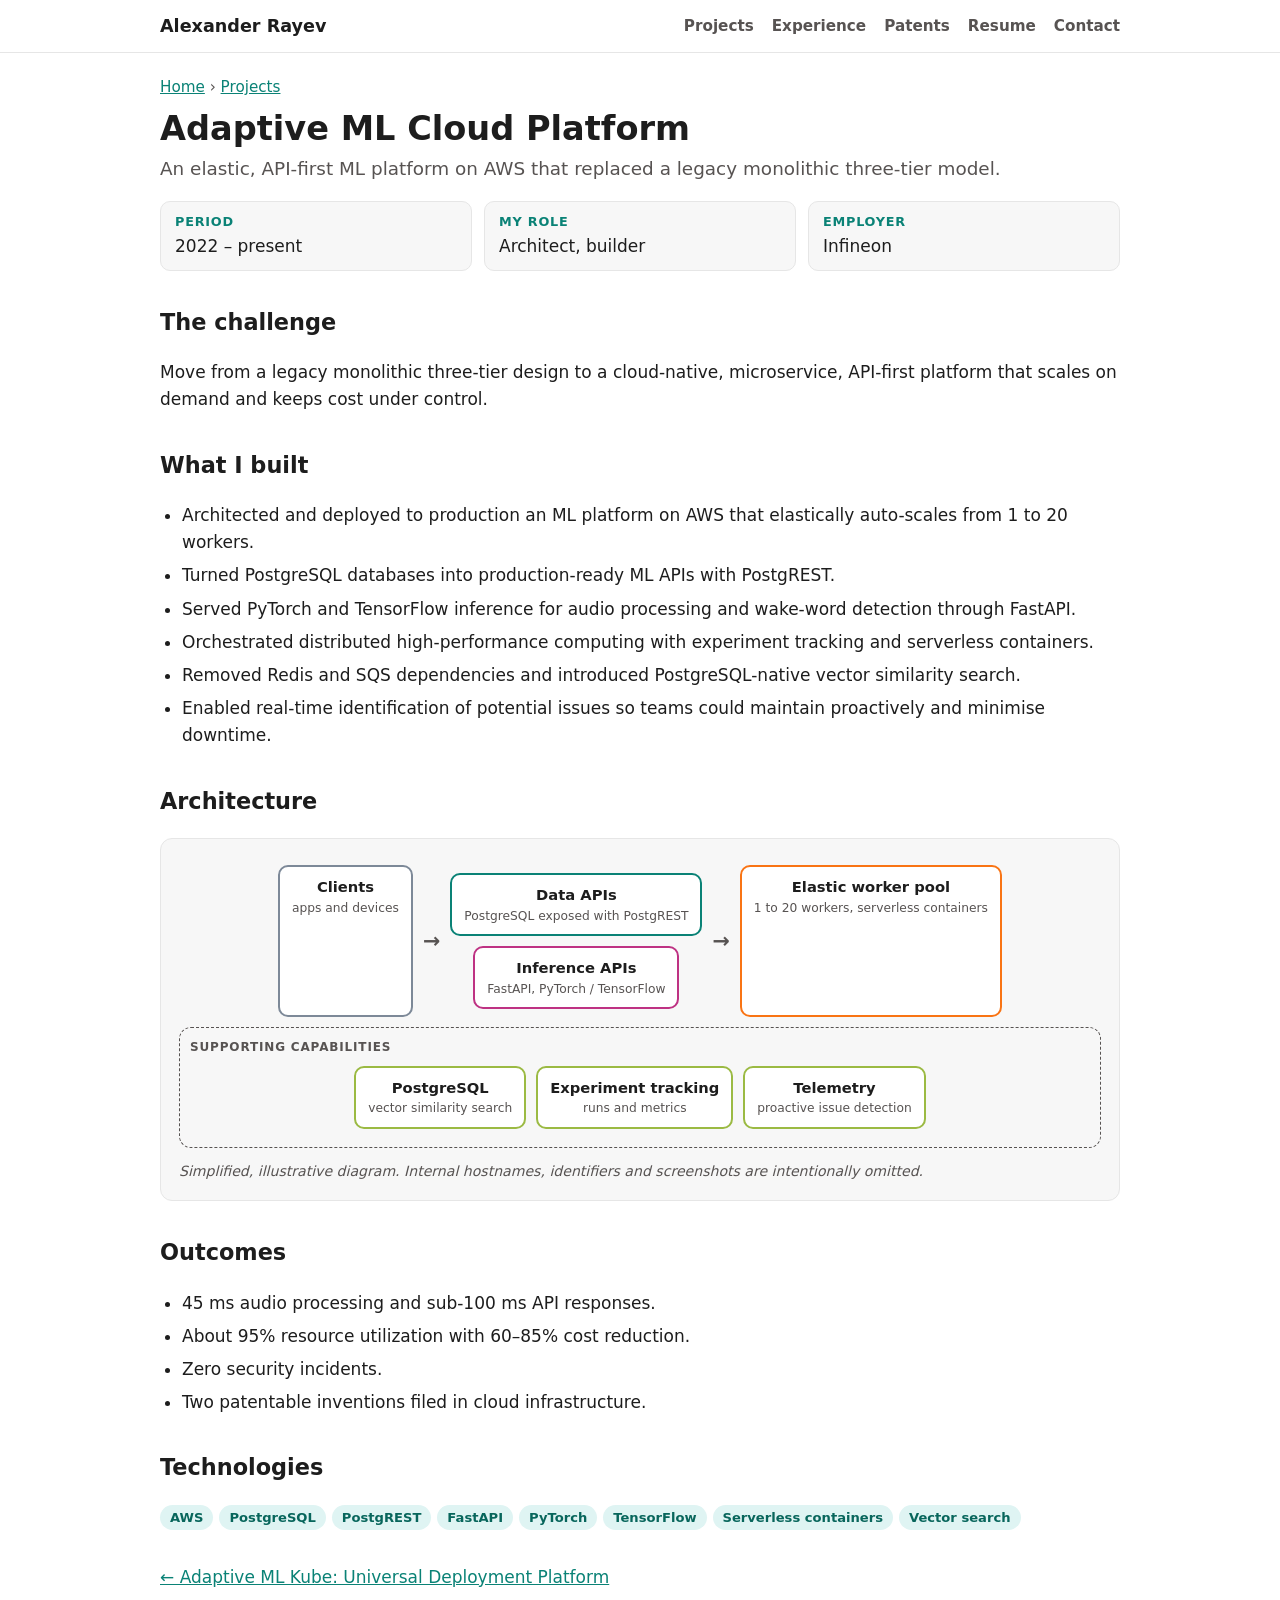
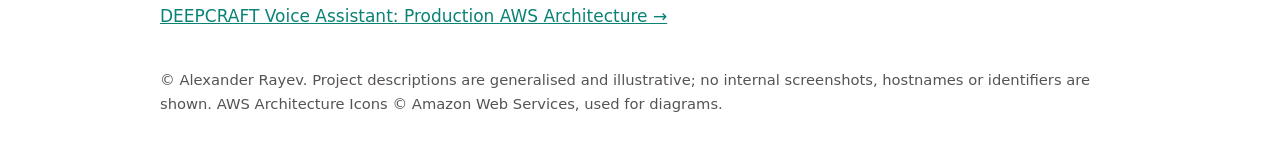
==== projects/adaptive-ml-cloud.html @ 8e183b87 "Initial portfolio site: case studies, resume and README Co-authored-by: Copilot <223556219+Copilot@u" ====
<!doctype html>
<html lang="en"><head><meta charset="utf-8"><meta name="viewport" content="width=device-width,initial-scale=1">
<title>Adaptive ML Cloud Platform | Alexander Rayev</title><meta name="description" content="An elastic, API-first ML platform on AWS that replaced a legacy monolithic three-tier model.">
<link rel="stylesheet" href="../assets/style.css"></head>
<body><header class="site"><div class="wrap"><a class="brand" href="../index.html">Alexander Rayev</a><nav aria-label="Main"><a href="../index.html#projects">Projects</a><a href="../index.html#experience">Experience</a><a href="../index.html#patents">Patents</a><a href="../docs/Alexander-Rayev-Resume.pdf">Resume</a><a href="../index.html#contact">Contact</a></nav></div></header>
<div class="wrap page"><div class="crumbs"><a href="../index.html">Home</a> &rsaquo; <a href="../index.html#projects">Projects</a></div>
<h1>Adaptive ML Cloud Platform</h1><p class="tag">An elastic, API-first ML platform on AWS that replaced a legacy monolithic three-tier model.</p>
<div class="meta"><div><b>Period</b>2022 – present</div><div><b>My role</b>Architect, builder</div><div><b>Employer</b>Infineon</div></div>
<h2>The challenge</h2><p>Move from a legacy monolithic three-tier design to a cloud-native, microservice, API-first platform that scales on demand and keeps cost under control.</p>
<h2>What I built</h2><ul><li>Architected and deployed to production an ML platform on AWS that elastically auto-scales from 1 to 20 workers.</li><li>Turned PostgreSQL databases into production-ready ML APIs with PostgREST.</li><li>Served PyTorch and TensorFlow inference for audio processing and wake-word detection through FastAPI.</li><li>Orchestrated distributed high-performance computing with experiment tracking and serverless containers.</li><li>Removed Redis and SQS dependencies and introduced PostgreSQL-native vector similarity search.</li><li>Enabled real-time identification of potential issues so teams could maintain proactively and minimise downtime.</li></ul>
<h2>Architecture</h2><figure class="diagram" aria-label="Simplified architecture diagram"><div class="flow"><div class="box g"><b>Clients</b><small>apps and devices</small></div><div class="arr" aria-hidden="true">&rarr;</div><div class="flow col"><div class="box a"><b>Data APIs</b><small>PostgreSQL exposed with PostgREST</small></div><div class="box b"><b>Inference APIs</b><small>FastAPI, PyTorch / TensorFlow</small></div></div><div class="arr" aria-hidden="true">&rarr;</div><div class="box c"><b>Elastic worker pool</b><small>1 to 20 workers, serverless containers</small></div></div><div class="lane"><div class="lbl">Supporting capabilities</div><div class="flow"><div class="box d"><b>PostgreSQL</b><small>vector similarity search</small></div><div class="box d"><b>Experiment tracking</b><small>runs and metrics</small></div><div class="box d"><b>Telemetry</b><small>proactive issue detection</small></div></div></div><figcaption>Simplified, illustrative diagram. Internal hostnames, identifiers and screenshots are intentionally omitted.</figcaption></figure>
<h2>Outcomes</h2><ul><li>45 ms audio processing and sub-100 ms API responses.</li><li>About 95% resource utilization with 60–85% cost reduction.</li><li>Zero security incidents.</li><li>Two patentable inventions filed in cloud infrastructure.</li></ul>
<h2>Technologies</h2><div class="chips"><span class="chip">AWS</span><span class="chip">PostgreSQL</span><span class="chip">PostgREST</span><span class="chip">FastAPI</span><span class="chip">PyTorch</span><span class="chip">TensorFlow</span><span class="chip">Serverless containers</span><span class="chip">Vector search</span></div>
<div class="pn"><a href="adaptive-ml-kube.html">&larr; Adaptive ML Kube: Universal Deployment Platform</a><a href="deepcraft-voice-assistant.html">DEEPCRAFT Voice Assistant: Production AWS Architecture &rarr;</a></div></div>
<footer><div class="wrap">&copy; Alexander Rayev. Project descriptions are generalised and illustrative; no internal screenshots, hostnames or identifiers are shown.
 AWS Architecture Icons &copy; Amazon Web Services, used for diagrams.</div></footer></body></html>
---- assets/style.css ----
:root{--bg:#fff;--fg:#1d1d1d;--muted:#575352;--accent:#0a8276;--accent2:#9bba43;--card:#f7f7f7;--line:#e6e6e6;--chip:#dff4f3;--chipfg:#08665c}
@media (prefers-color-scheme:dark){:root{--bg:#10171a;--fg:#e8eceb;--muted:#a7b2b0;--accent:#35c2b3;--accent2:#b7d36a;--card:#172226;--line:#24343a;--chip:#18363a;--chipfg:#8fe0d5}}
*{box-sizing:border-box}html{scroll-behavior:smooth}
body{margin:0;font-family:"Source Sans 3","Segoe UI",system-ui,-apple-system,Roboto,Arial,sans-serif;background:var(--bg);color:var(--fg);line-height:1.6;font-size:17px}
a{color:var(--accent)}a:hover{text-decoration:none}
.wrap{max-width:1000px;margin:0 auto;padding:0 20px}
header.site{position:sticky;top:0;background:var(--bg);border-bottom:1px solid var(--line);z-index:10}
header.site .wrap{display:flex;align-items:center;justify-content:space-between;gap:16px;flex-wrap:wrap;padding-top:12px;padding-bottom:12px}
header.site .brand{font-weight:700;color:var(--fg);text-decoration:none;font-size:1.1rem}
nav a{margin-left:18px;text-decoration:none;color:var(--muted);font-weight:600;font-size:.95rem}nav a:hover{color:var(--accent)}
.hero{padding:56px 0 28px;border-bottom:4px solid var(--accent2)}
.hero h1{font-size:2.6rem;margin:0 0 4px;line-height:1.15}
.hero .role{font-size:1.25rem;color:var(--accent);font-weight:700;margin:0 0 14px}
.hero p.lead{max-width:760px;color:var(--muted);font-size:1.1rem;margin:0 0 22px}
.btns{display:flex;gap:12px;flex-wrap:wrap}
.btn{display:inline-block;padding:10px 18px;border-radius:8px;border:2px solid var(--accent);text-decoration:none;font-weight:700}
.btn.primary{background:var(--accent);color:#fff}.btn.secondary{color:var(--accent)}
section{padding:40px 0;border-bottom:1px solid var(--line)}
section h2{font-size:1.7rem;margin:0 0 6px}section .sub{color:var(--muted);margin:0 0 22px}
.stats{display:grid;grid-template-columns:repeat(auto-fit,minmax(170px,1fr));gap:14px}
.stat{background:var(--card);border:1px solid var(--line);border-radius:12px;padding:16px}
.stat b{display:block;font-size:1.7rem;color:var(--accent);line-height:1.1}.stat span{color:var(--muted);font-size:.92rem}
.cards{display:grid;grid-template-columns:repeat(auto-fit,minmax(290px,1fr));gap:16px}
.card{background:var(--card);border:1px solid var(--line);border-radius:12px;padding:18px;display:flex;flex-direction:column}
.card h3{margin:0 0 6px;font-size:1.15rem}.card p{margin:0 0 12px;color:var(--muted)}
.card a.more{margin-top:auto;font-weight:700;text-decoration:none}
.chips{display:flex;flex-wrap:wrap;gap:6px;margin:8px 0 12px}
.chip{background:var(--chip);color:var(--chipfg);border-radius:999px;padding:2px 10px;font-size:.82rem;font-weight:600}
.skills{display:grid;grid-template-columns:repeat(auto-fit,minmax(240px,1fr));gap:14px}
.skills div{background:var(--card);border:1px solid var(--line);border-radius:12px;padding:14px}.skills h3{margin:0 0 6px;font-size:1rem;color:var(--accent)}
.tl{border-left:3px solid var(--accent2);padding-left:20px;margin-left:6px}
.tl .job{margin-bottom:24px;position:relative}.tl .job:before{content:"";position:absolute;left:-29px;top:7px;width:13px;height:13px;border-radius:50%;background:var(--accent);border:3px solid var(--bg)}
.tl h3{margin:0}.tl .when{color:var(--muted);font-size:.95rem;margin:0 0 6px}.tl ul{margin:6px 0 0 18px;padding:0}
footer{padding:28px 0;color:var(--muted);font-size:.92rem}
.crumbs{padding:22px 0 0;color:var(--muted);font-size:.95rem}
.meta{display:grid;grid-template-columns:repeat(auto-fit,minmax(200px,1fr));gap:12px;margin:18px 0}
.meta div{background:var(--card);border:1px solid var(--line);border-radius:10px;padding:10px 14px}.meta b{display:block;color:var(--accent);font-size:.8rem;text-transform:uppercase;letter-spacing:.06em}
.page h1{font-size:2.1rem;margin:10px 0 4px;line-height:1.2}.page .tag{color:var(--muted);font-size:1.15rem;margin:0}
.page h2{margin-top:34px;font-size:1.4rem}
.page ul{padding-left:22px}.page li{margin-bottom:6px}
.diagram{background:var(--card);border:1px solid var(--line);border-radius:12px;padding:18px;margin:14px 0}
.diagram figcaption{color:var(--muted);font-size:.88rem;margin-top:12px;font-style:italic}
.flow{display:flex;align-items:stretch;gap:10px;flex-wrap:wrap;justify-content:center;margin:8px 0}
.flow.col{flex-direction:column;align-items:center}
.box{border:2px solid var(--accent);border-radius:10px;padding:8px 12px;background:var(--bg);text-align:center;min-width:130px;font-size:.92rem}
.box b{display:block}.box small{color:var(--muted);display:block}
.box.a{border-color:var(--accent)}.box.b{border-color:#be3283}.box.c{border-color:#f97414}.box.d{border-color:var(--accent2)}.box.g{border-color:#7d8998}
.arr{align-self:center;color:var(--muted);font-weight:700;font-size:1.3rem}
.lane{border:1px dashed var(--muted);border-radius:12px;padding:10px;margin:10px 0}
.lane>.lbl{font-size:.75rem;font-weight:700;text-transform:uppercase;letter-spacing:.07em;color:var(--muted);margin-bottom:6px}
.ic{display:flex;flex-direction:column;align-items:center;gap:4px;min-width:96px;text-align:center;font-size:.85rem}.ic img{width:52px;height:52px}.ic span{font-weight:600}.ic small{color:var(--muted);font-size:.75rem}
.two{display:grid;grid-template-columns:1fr 1fr;gap:14px}
@media (max-width:700px){.two{grid-template-columns:1fr}.hero h1{font-size:2.1rem}.arr{transform:rotate(90deg)}nav a{margin-left:12px}}
.pn{display:flex;justify-content:space-between;gap:12px;margin:34px 0 10px;flex-wrap:wrap}
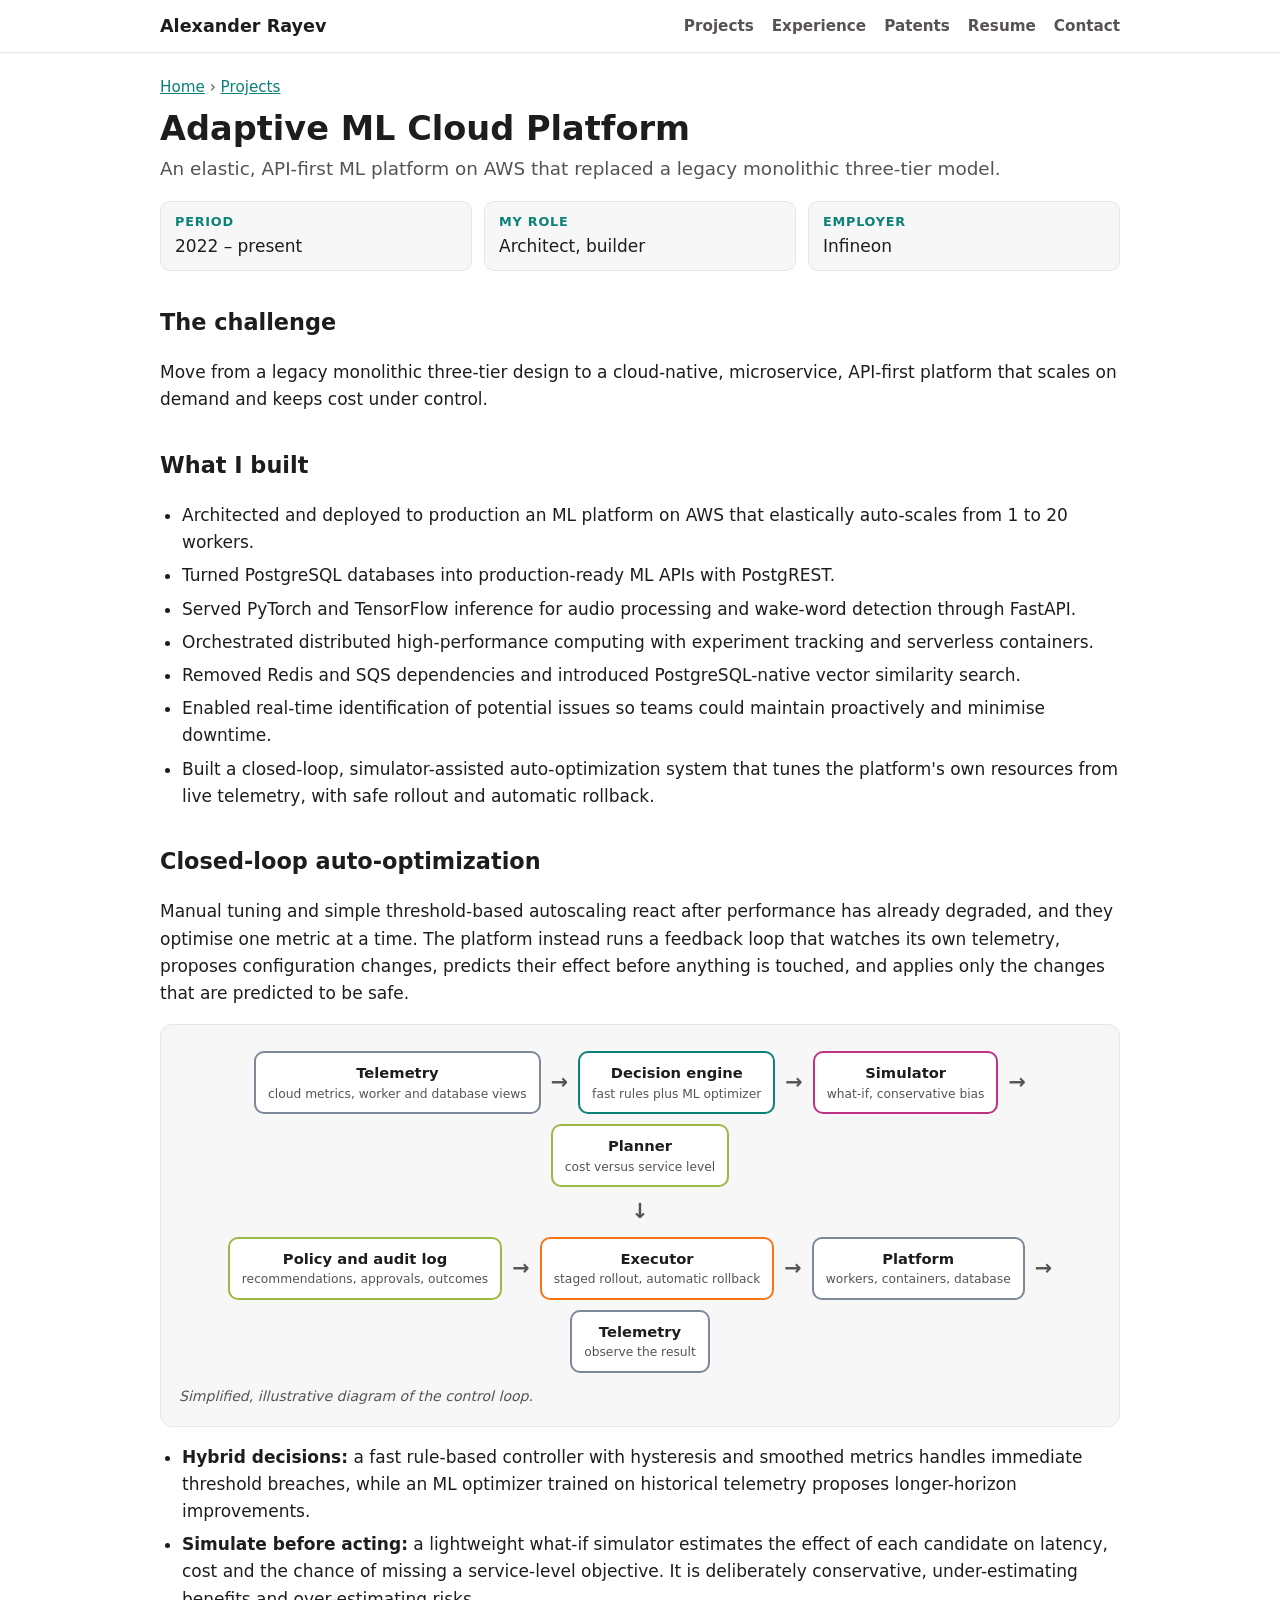
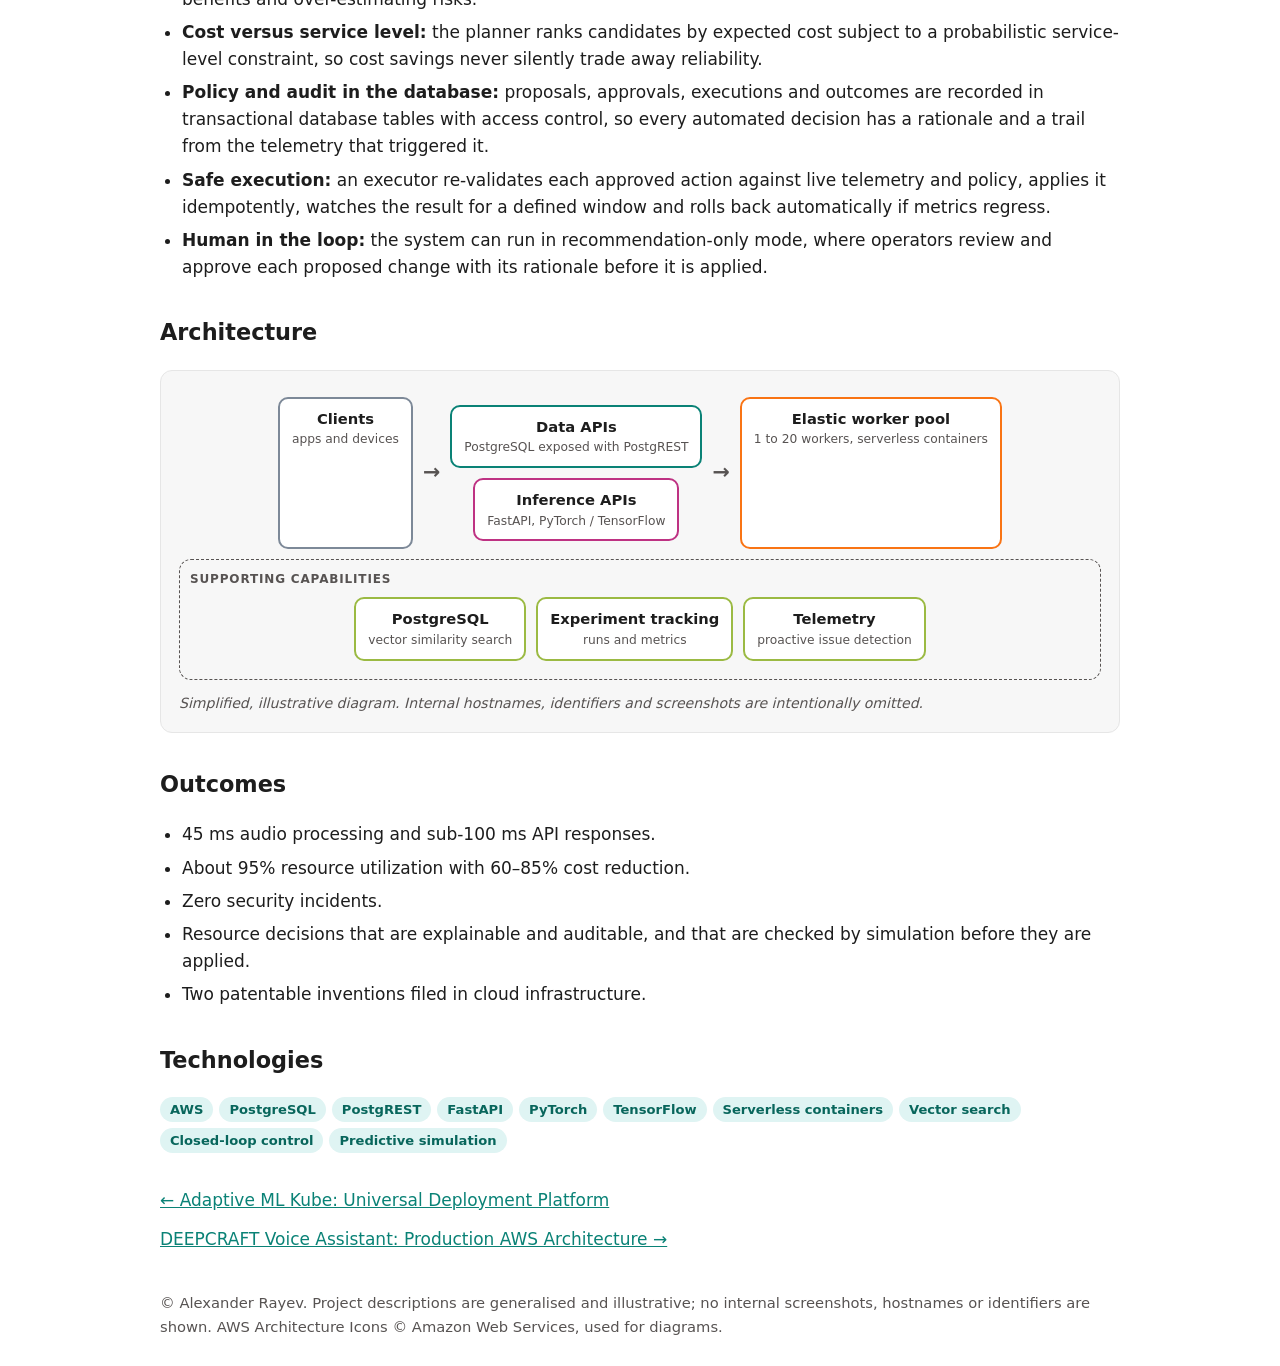
==== commit 5d118416: "Adaptive ML Cloud: add closed-loop auto-optimization section Co-authored-by: Copilot <223556219+Copi" ====
--- a/projects/adaptive-ml-cloud.html
+++ b/projects/adaptive-ml-cloud.html
@@ -7,10 +7,13 @@
 <h1>Adaptive ML Cloud Platform</h1><p class="tag">An elastic, API-first ML platform on AWS that replaced a legacy monolithic three-tier model.</p>
 <div class="meta"><div><b>Period</b>2022 – present</div><div><b>My role</b>Architect, builder</div><div><b>Employer</b>Infineon</div></div>
 <h2>The challenge</h2><p>Move from a legacy monolithic three-tier design to a cloud-native, microservice, API-first platform that scales on demand and keeps cost under control.</p>
-<h2>What I built</h2><ul><li>Architected and deployed to production an ML platform on AWS that elastically auto-scales from 1 to 20 workers.</li><li>Turned PostgreSQL databases into production-ready ML APIs with PostgREST.</li><li>Served PyTorch and TensorFlow inference for audio processing and wake-word detection through FastAPI.</li><li>Orchestrated distributed high-performance computing with experiment tracking and serverless containers.</li><li>Removed Redis and SQS dependencies and introduced PostgreSQL-native vector similarity search.</li><li>Enabled real-time identification of potential issues so teams could maintain proactively and minimise downtime.</li></ul>
+<h2>What I built</h2><ul><li>Architected and deployed to production an ML platform on AWS that elastically auto-scales from 1 to 20 workers.</li><li>Turned PostgreSQL databases into production-ready ML APIs with PostgREST.</li><li>Served PyTorch and TensorFlow inference for audio processing and wake-word detection through FastAPI.</li><li>Orchestrated distributed high-performance computing with experiment tracking and serverless containers.</li><li>Removed Redis and SQS dependencies and introduced PostgreSQL-native vector similarity search.</li><li>Enabled real-time identification of potential issues so teams could maintain proactively and minimise downtime.</li><li>Built a closed-loop, simulator-assisted auto-optimization system that tunes the platform's own resources from live telemetry, with safe rollout and automatic rollback.</li></ul>
+<h2>Closed-loop auto-optimization</h2><p>Manual tuning and simple threshold-based autoscaling react after performance has already degraded, and they optimise one metric at a time. The platform instead runs a feedback loop that watches its own telemetry, proposes configuration changes, predicts their effect before anything is touched, and applies only the changes that are predicted to be safe.</p>
+<figure class="diagram" aria-label="Simplified closed-loop control diagram"><div class="flow"><div class="box g"><b>Telemetry</b><small>cloud metrics, worker and database views</small></div><div class="arr" aria-hidden="true">&rarr;</div><div class="box a"><b>Decision engine</b><small>fast rules plus ML optimizer</small></div><div class="arr" aria-hidden="true">&rarr;</div><div class="box b"><b>Simulator</b><small>what-if, conservative bias</small></div><div class="arr" aria-hidden="true">&rarr;</div><div class="box d"><b>Planner</b><small>cost versus service level</small></div></div><div class="flow"><div class="arr" aria-hidden="true">&darr;</div></div><div class="flow"><div class="box d"><b>Policy and audit log</b><small>recommendations, approvals, outcomes</small></div><div class="arr" aria-hidden="true">&rarr;</div><div class="box c"><b>Executor</b><small>staged rollout, automatic rollback</small></div><div class="arr" aria-hidden="true">&rarr;</div><div class="box g"><b>Platform</b><small>workers, containers, database</small></div><div class="arr" aria-hidden="true">&rarr;</div><div class="box g"><b>Telemetry</b><small>observe the result</small></div></div><figcaption>Simplified, illustrative diagram of the control loop.</figcaption></figure>
+<ul><li><b>Hybrid decisions:</b> a fast rule-based controller with hysteresis and smoothed metrics handles immediate threshold breaches, while an ML optimizer trained on historical telemetry proposes longer-horizon improvements.</li><li><b>Simulate before acting:</b> a lightweight what-if simulator estimates the effect of each candidate on latency, cost and the chance of missing a service-level objective. It is deliberately conservative, under-estimating benefits and over-estimating risks.</li><li><b>Cost versus service level:</b> the planner ranks candidates by expected cost subject to a probabilistic service-level constraint, so cost savings never silently trade away reliability.</li><li><b>Policy and audit in the database:</b> proposals, approvals, executions and outcomes are recorded in transactional database tables with access control, so every automated decision has a rationale and a trail from the telemetry that triggered it.</li><li><b>Safe execution:</b> an executor re-validates each approved action against live telemetry and policy, applies it idempotently, watches the result for a defined window and rolls back automatically if metrics regress.</li><li><b>Human in the loop:</b> the system can run in recommendation-only mode, where operators review and approve each proposed change with its rationale before it is applied.</li></ul>
 <h2>Architecture</h2><figure class="diagram" aria-label="Simplified architecture diagram"><div class="flow"><div class="box g"><b>Clients</b><small>apps and devices</small></div><div class="arr" aria-hidden="true">&rarr;</div><div class="flow col"><div class="box a"><b>Data APIs</b><small>PostgreSQL exposed with PostgREST</small></div><div class="box b"><b>Inference APIs</b><small>FastAPI, PyTorch / TensorFlow</small></div></div><div class="arr" aria-hidden="true">&rarr;</div><div class="box c"><b>Elastic worker pool</b><small>1 to 20 workers, serverless containers</small></div></div><div class="lane"><div class="lbl">Supporting capabilities</div><div class="flow"><div class="box d"><b>PostgreSQL</b><small>vector similarity search</small></div><div class="box d"><b>Experiment tracking</b><small>runs and metrics</small></div><div class="box d"><b>Telemetry</b><small>proactive issue detection</small></div></div></div><figcaption>Simplified, illustrative diagram. Internal hostnames, identifiers and screenshots are intentionally omitted.</figcaption></figure>
-<h2>Outcomes</h2><ul><li>45 ms audio processing and sub-100 ms API responses.</li><li>About 95% resource utilization with 60–85% cost reduction.</li><li>Zero security incidents.</li><li>Two patentable inventions filed in cloud infrastructure.</li></ul>
-<h2>Technologies</h2><div class="chips"><span class="chip">AWS</span><span class="chip">PostgreSQL</span><span class="chip">PostgREST</span><span class="chip">FastAPI</span><span class="chip">PyTorch</span><span class="chip">TensorFlow</span><span class="chip">Serverless containers</span><span class="chip">Vector search</span></div>
+<h2>Outcomes</h2><ul><li>45 ms audio processing and sub-100 ms API responses.</li><li>About 95% resource utilization with 60–85% cost reduction.</li><li>Zero security incidents.</li><li>Resource decisions that are explainable and auditable, and that are checked by simulation before they are applied.</li><li>Two patentable inventions filed in cloud infrastructure.</li></ul>
+<h2>Technologies</h2><div class="chips"><span class="chip">AWS</span><span class="chip">PostgreSQL</span><span class="chip">PostgREST</span><span class="chip">FastAPI</span><span class="chip">PyTorch</span><span class="chip">TensorFlow</span><span class="chip">Serverless containers</span><span class="chip">Vector search</span><span class="chip">Closed-loop control</span><span class="chip">Predictive simulation</span></div>
 <div class="pn"><a href="adaptive-ml-kube.html">&larr; Adaptive ML Kube: Universal Deployment Platform</a><a href="deepcraft-voice-assistant.html">DEEPCRAFT Voice Assistant: Production AWS Architecture &rarr;</a></div></div>
 <footer><div class="wrap">&copy; Alexander Rayev. Project descriptions are generalised and illustrative; no internal screenshots, hostnames or identifiers are shown.
  AWS Architecture Icons &copy; Amazon Web Services, used for diagrams.</div></footer></body></html>
--- a/assets/style.css
+++ b/assets/style.css
@@ -52,3 +52,16 @@
 .two{display:grid;grid-template-columns:1fr 1fr;gap:14px}
 @media (max-width:700px){.two{grid-template-columns:1fr}.hero h1{font-size:2.1rem}.arr{transform:rotate(90deg)}nav a{margin-left:12px}}
 .pn{display:flex;justify-content:space-between;gap:12px;margin:34px 0 10px;flex-wrap:wrap}
+.bars{margin:6px 0 2px}.bars h3{font-size:1.05rem;margin:0 0 4px}.bars .note{color:var(--muted);font-size:.88rem;margin:0 0 10px}
+.brow{display:grid;grid-template-columns:minmax(110px,220px) 1fr;gap:10px;align-items:center;margin:5px 0;font-size:.92rem}
+.brow .trk{display:flex;align-items:center;gap:8px}
+.bar{height:20px;border-radius:5px;background:var(--accent);min-width:3px;flex:none}
+.bar.old{background:#7d8998}.bar.warn{background:#f97414}.bar.proj{background:repeating-linear-gradient(45deg,var(--accent),var(--accent) 6px,transparent 6px,transparent 10px);border:1px solid var(--accent)}
+.brow .v{color:var(--muted);font-variant-numeric:tabular-nums;white-space:nowrap}
+.legend{display:flex;gap:14px;flex-wrap:wrap;font-size:.85rem;color:var(--muted);margin-top:8px}.legend i{display:inline-block;width:12px;height:12px;border-radius:3px;margin-right:5px;vertical-align:-1px}
+.shot{background:#fff;border-radius:8px;padding:4px;border:1px solid var(--line)}.shot img{display:block;width:100%;height:auto}
+.kpis{display:grid;grid-template-columns:repeat(auto-fit,minmax(180px,1fr));gap:12px;margin:18px 0}
+.kpis div{background:var(--card);border:1px solid var(--line);border-radius:12px;padding:14px}.kpis b{display:block;font-size:1.6rem;color:var(--accent);line-height:1.1}.kpis span{color:var(--muted);font-size:.9rem}
+@media (max-width:700px){.brow{grid-template-columns:1fr;gap:2px}}
+.tight .flow{flex-wrap:nowrap;gap:6px}.tight .box{min-width:0;padding:8px 8px}.tight .arr{font-size:1.1rem}
+@media (max-width:700px){.tight .flow{flex-wrap:wrap}}
